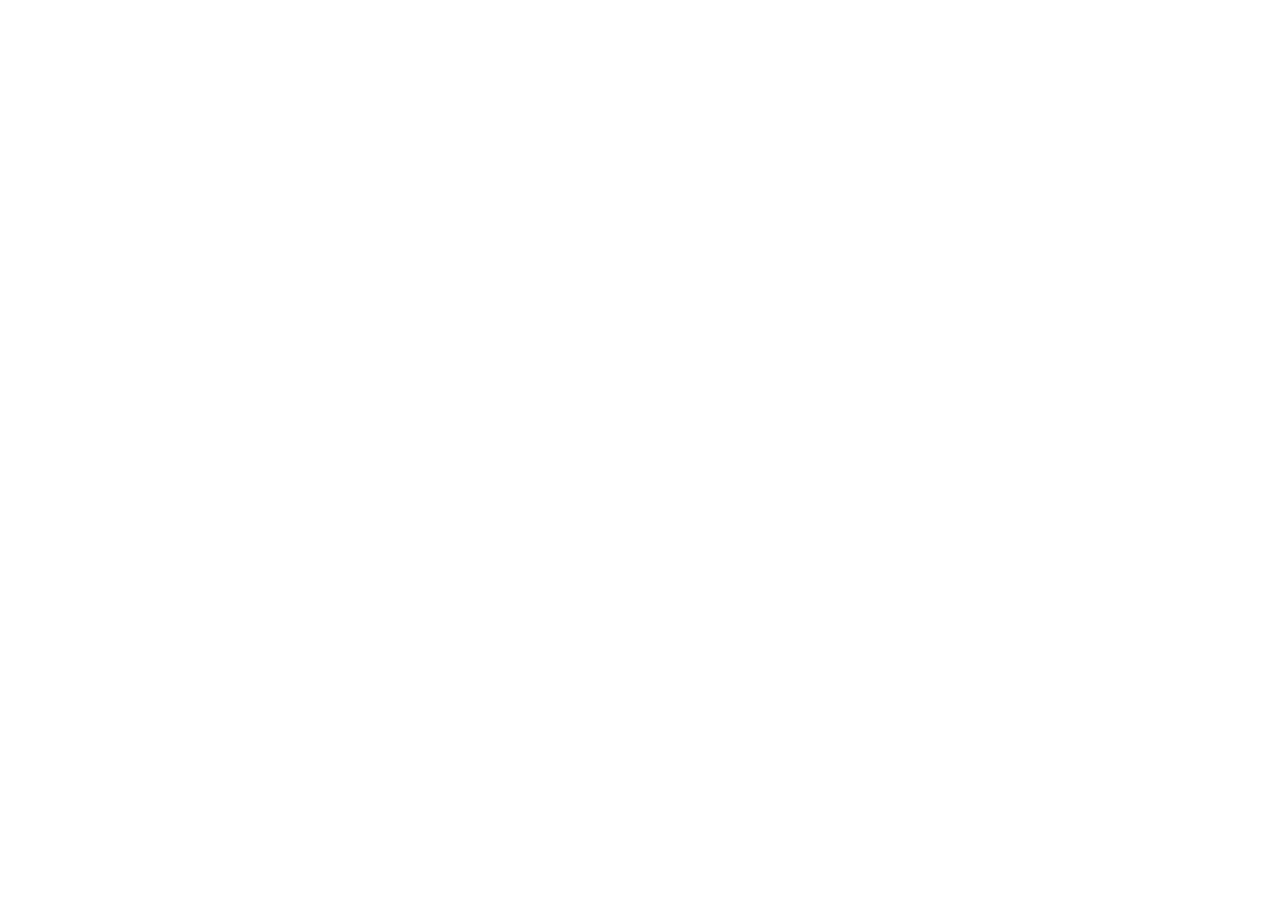
==== index.html @ d8d025ba "Refactor HTML structure and update meta tags" ====
<!DOCTYPE html>
<html lang="en">
<head>
  <meta charset="UTF-8">
  <meta name="viewport" content="width=device-width, initial-scale=1.0">
  <title>Redirecting...</title>
  <meta http-equiv="refresh" content="0; url=https://somnathmahato.in/"> 
  <link rel='canonical' href='https://somnathmahato.in/' />
</head>
<body>
  
</body>
</html>
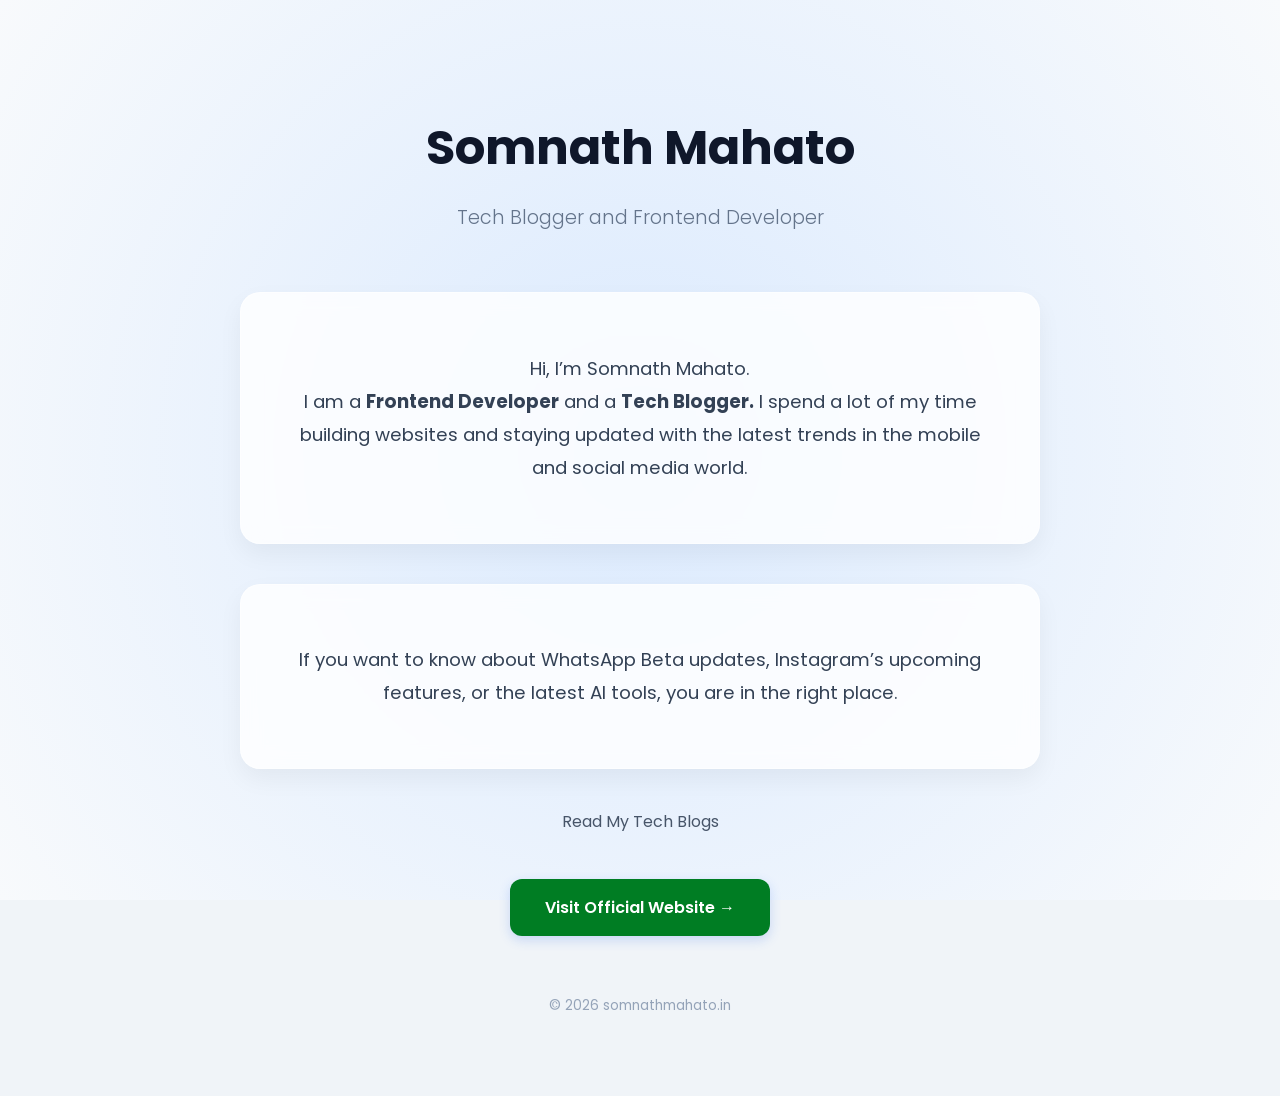
==== commit b9415e93: "Add files via upload" ====
--- a/index.html
+++ b/index.html
@@ -1,13 +1,160 @@
 <!DOCTYPE html>
-<html lang="en">
+<html lang='en' xmlns='http://www.w3.org/1999/xhtml' xmlns:b='http://www.google.com/2005/gml/b' xmlns:data='http://www.google.com/2005/gml/data' xmlns:expr='http://www.google.com/2005/gml/expr'>
 <head>
-  <meta charset="UTF-8">
-  <meta name="viewport" content="width=device-width, initial-scale=1.0">
-  <title>Redirecting...</title>
-  <meta http-equiv="refresh" content="0; url=https://somnathmahato.in/"> 
-  <link rel='canonical' href='https://somnathmahato.in/' />
+<link href='https://www.blogger.com/static/v1/widgets/2944754296-widget_css_bundle.css' rel='stylesheet' type='text/css'/>
+<meta charset='UTF-8'/>
+<meta content='width=device-width, initial-scale=1.0' name='viewport'/>
+<link href='https://unpkg.com/aos@2.3.1/dist/aos.css' rel='stylesheet'/>
+<link rel='canonical' href='https://somnathmahato.in/' />
+<link href='https://somnathmahato.in' rel='me'/>
+<title>Somnath Mahato</title>
+  <meta name="description" content="Welcome to Somnath Mahato's official site. Stay updated with the latest WhatsApp Beta features, Instagram upcoming updates, Facebook news and upcoming AI tools updates. Professional Web Designer & Tech Blogger.">
+  <meta name="keywords" content="Somnath Mahato, Somnath Mahato Web Designer, Somnath Mahato Frontend Developer, Tech Blogger Jharkhand, WhatsApp Beta Updates, Instagram Upcoming Features, Facebook Beta News, Latest Tech Updates Hindi, Frontend Development Portfolio, Web Design Portfolio India, somnathmahato.in">
+  <meta name="author" content="Somnath Mahato">
+    <meta name="og_site_name" property="og:site_name" content="Somnath Mahato"/>
+  <meta name="twitter:card" property="twitter:card" content="summary"/>
+  <meta name="twitter:url" property="twitter:url" content="https://somnathmahato.in/"/>
+  <meta name="twitter:site" property="twitter:site" content="@somnathmahato" />
+  <meta name="twitter:title" property="twitter:title" content="Somnath Mahato's Official Website"/>
+  <meta name="twitter:description" property="twitter:description" content="Welcome to Somnath Mahato's official site. Stay updated with the latest WhatsApp Beta features, Instagram upcoming updates, Facebook news and upcoming AI tools updates. Professional Web Designer & Tech Blogger."/>
+  <meta name="copyright" content="Somnath Mahato"/>
+  <meta name="robots" content="index, follow">
+  <meta name="language" content="Hindi, English">
+  
+    <link rel="shortcut icon" href="https://somnathmahato.in/favicon.ico"/>
+   
+   <!-- Standard favicon -->
+<link rel="icon" type="image/x-icon" href="https://somnathmahato.in/favicon.ico">
+
+<!-- PNG Favicons -->
+<link rel="icon" type="image/png" sizes="16x16" href="https://somnathmahato.in/icon/favicon-16x16.png">
+<link rel="icon" type="image/png" sizes="32x32" href="https://somnathmahato.in/icon/favicon-32x32.png">
+<link rel="icon" type="image/png" sizes="48x48" href="https://somnathmahato.in/icon/favicon-48x48.png">
+<link rel="icon" type="image/png" sizes="64x64" href="https://somnathmahato.in/icon/favicon-64x64.png">
+<link rel="icon" type="image/png" sizes="96x96" href="https://somnathmahato.in/icon/favicon-96x96.png">
+<link rel="icon" type="image/png" sizes="128x128" href="https://somnathmahato.in/icon/favicon-128x128.png">
+<link rel="icon" type="image/png" sizes="192x192" href="https://somnathmahato.in/icon/favicon-192x192.png">
+<link rel="icon" type="image/png" sizes="256x256" href="https://somnathmahato.in/icon/favicon-256x256.png">
+<link rel="icon" type="image/png" sizes="512x512" href="https://somnathmahato.in/icon/favicon-512x512.png">
+
+<!-- Apple devices -->
+<link rel="apple-touch-icon" sizes="180x180" href="https://somnathmahato.in/icon/favicon-180x180.png">
+ 
+<meta name="google-site-verification" content="odxCvdMhqXTIneXBb1rUmhO-WAVQcBb2NDmQ_8yEXnw" />  
+  
+<style id='page-skin-1' type='text/css'><!--
+@import url('https://fonts.googleapis.com/css2?family=Poppins:wght@300;400;600;700&display=swap');
+:root {
+--primary-color: #007D23;
+--bg-color: #ffffff;
+--card-bg: rgba(255, 255, 255, 0.8);
+}
+body {
+font-family: 'Poppins', sans-serif;
+margin: 0; padding: 0;
+background: #f0f4f8;
+color: #1e293b;
+overflow-x: hidden;
+}
+/* Animated Soft Background */
+.bg-glow {
+position: fixed;
+top: 0; left: 0; width: 100%; height: 100%;
+background: radial-gradient(circle at 50% 50%, #dbeafe 0%, #f8fafc 100%);
+z-index: -1;
+}
+.container {
+max-width: 800px;
+margin: 0 auto;
+padding: 80px 20px;
+text-align: center;
+}
+.header h1 {
+font-size: 3rem;
+margin-bottom: 5px;
+color: #0f172a;
+}
+.header p {
+font-size: 1.2rem;
+color: #64748b;
+font-weight: 300;
+margin-bottom: 60px;
+}
+.glass-card {
+background: var(--card-bg);
+backdrop-filter: blur(10px);
+border: 1px solid rgba(255,255,255,0.5);
+padding: 40px;
+border-radius: 20px;
+box-shadow: 0 10px 25px rgba(0,0,0,0.05);
+margin-bottom: 40px;
+}
+.bio-text {
+font-size: 1.15rem;
+line-height: 1.8;
+color: #334155;
+}
+.btn {
+display: inline-block;
+margin-top: 20px;
+padding: 16px 35px;
+background: var(--primary-color);
+color: white;
+text-decoration: none;
+border-radius: 12px;
+font-weight: 600;
+transition: 0.3s ease;
+box-shadow: 0 4px 12px rgba(37, 99, 235, 0.2);
+}
+.btn:hover {
+transform: translateY(-3px);
+box-shadow: 0 8px 20px rgba(37, 99, 235, 0.4);
+background: #1d4ed8;
+}
+footer {
+margin-top: 60px;
+font-size: 0.85rem;
+color: #94a3b8;
+}
+
+--></style>
+<meta name='google-adsense-platform-account' content='ca-host-pub-1556223355139109'/>
+<meta name='google-adsense-platform-domain' content='blogspot.com'/>
+
 </head>
 <body>
-  
+<div class='bg-glow'></div>
+<div class='container'>
+<div class='header' data-aos='fade-down'>
+<h1>Somnath Mahato</h1>
+<p>Tech Blogger and Frontend Developer</p>
+</div>
+<div class='glass-card' data-aos='fade-up'>
+<p class='bio-text'>
+              Hi, I’m Somnath Mahato.
+              <br> I am a <strong>Frontend Developer</strong> and a <strong>Tech Blogger.</strong> I spend a lot of my time building websites and staying updated with the latest trends in the mobile and social media world.
+            </p>
+</div>
+<div class='glass-card' data-aos='fade-up' data-aos-delay='200'>
+<p class='bio-text'>
+                If you want to know about WhatsApp Beta updates, Instagram’s upcoming features, or the latest AI tools, you are in the right place.
+            </p>
+</div>
+<div data-aos='zoom-in' data-aos-delay='400'>
+<p style='margin-bottom: 25px; color: #475569;'>Read My Tech Blogs</p>
+<a class='btn' href='https://somnathmahato.in/'>Visit Official Website &#8594;</a>
+</div>
+<footer>
+            &#169; 2026 somnathmahato.in
+        </footer>
+</div>
+<script src='https://unpkg.com/aos@2.3.1/dist/aos.js'></script>
+<script>
+        AOS.init({ duration: 1000, once: true });
+    </script>
+<div class='no-items section' id='blog'></div>
+
+<script type="text/javascript" src="https://www.blogger.com/static/v1/widgets/344097953-widgets.js"></script>
+
 </body>
-</html>
+</html>
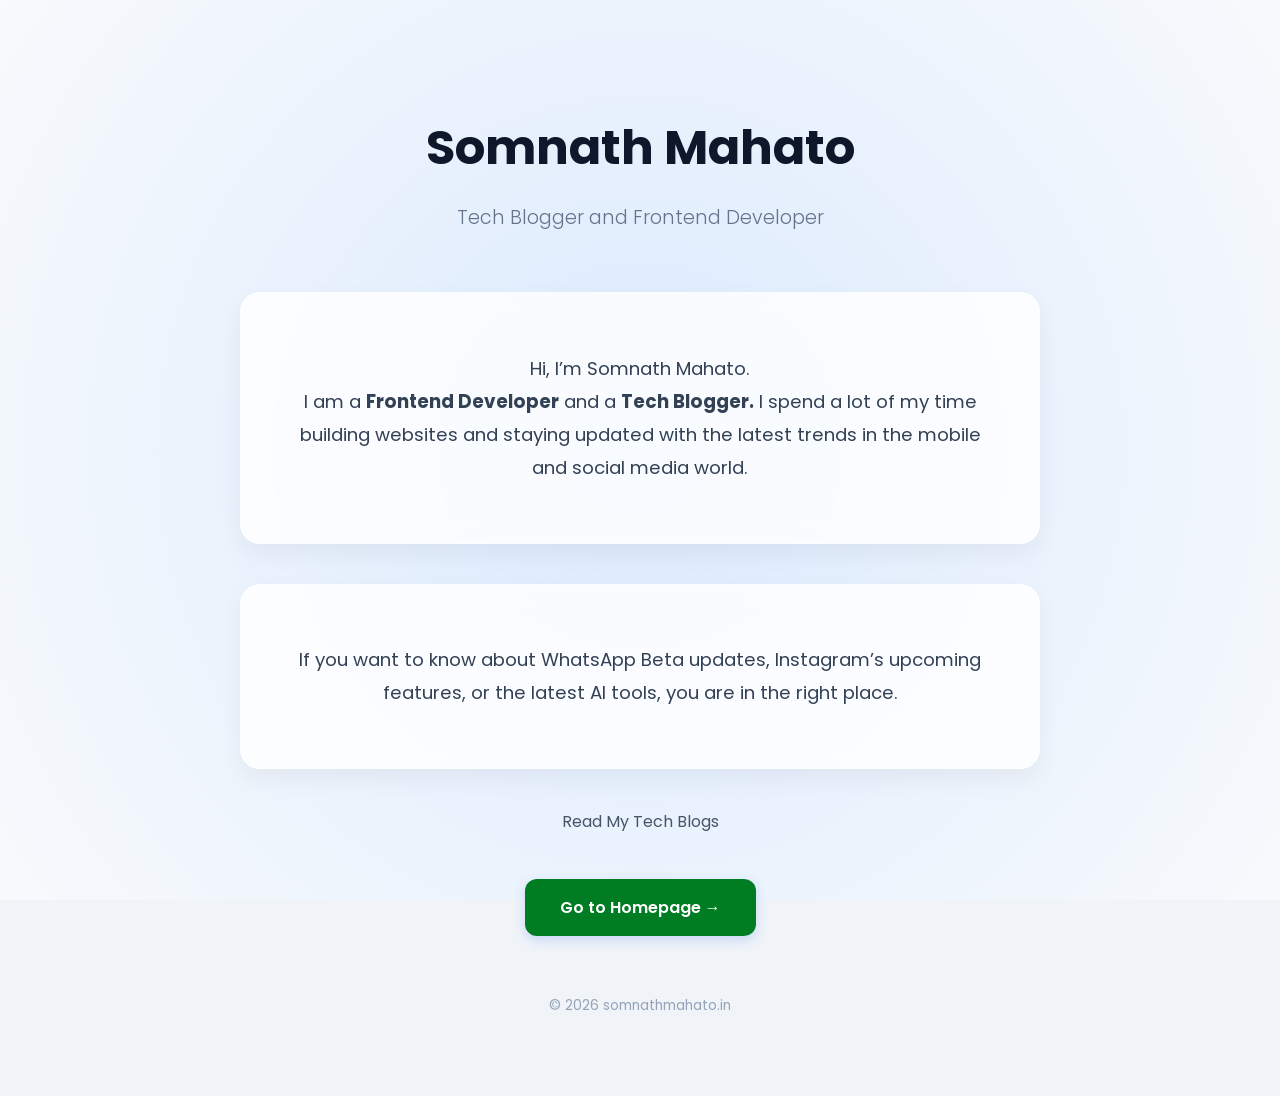
==== commit 4292f5ce: "Update index.html for About page metadata" ====
--- a/index.html
+++ b/index.html
@@ -5,23 +5,21 @@
 <meta charset='UTF-8'/>
 <meta content='width=device-width, initial-scale=1.0' name='viewport'/>
 <link href='https://unpkg.com/aos@2.3.1/dist/aos.css' rel='stylesheet'/>
-<link rel='canonical' href='https://somnathmahato.in/' />
-<link href='https://somnathmahato.in' rel='me'/>
-<title>Somnath Mahato</title>
-  <meta name="description" content="Welcome to Somnath Mahato's official site. Stay updated with the latest WhatsApp Beta features, Instagram upcoming updates, Facebook news and upcoming AI tools updates. Professional Web Designer & Tech Blogger.">
-  <meta name="keywords" content="Somnath Mahato, Somnath Mahato Web Designer, Somnath Mahato Frontend Developer, Tech Blogger Jharkhand, WhatsApp Beta Updates, Instagram Upcoming Features, Facebook Beta News, Latest Tech Updates Hindi, Frontend Development Portfolio, Web Design Portfolio India, somnathmahato.in">
+<link rel='canonical' href='https://about.somnathmahato.in/' />
+<title>About - Somnath Mahato</title>
+  <meta name="description" content="Meet Somnath Mahato, a passionate Frontend Developer, Designer, and Tech Blogger. Explore my journey, web development projects, and latest technology insights.">
+  <meta name="keywords" content="Somnath Mahato, Somnath Mahato Web Designer, Somnath Mahato Frontend Developer, Tech Blogger Jharkhand, about.somnathmahato.in">
   <meta name="author" content="Somnath Mahato">
-    <meta name="og_site_name" property="og:site_name" content="Somnath Mahato"/>
+  <meta name="og_site_name" property="og:site_name" content="Somnath Mahato"/>
   <meta name="twitter:card" property="twitter:card" content="summary"/>
-  <meta name="twitter:url" property="twitter:url" content="https://somnathmahato.in/"/>
+  <meta name="twitter:url" property="twitter:url" content="https://about.somnathmahato.in/"/>
   <meta name="twitter:site" property="twitter:site" content="@somnathmahato" />
-  <meta name="twitter:title" property="twitter:title" content="Somnath Mahato's Official Website"/>
-  <meta name="twitter:description" property="twitter:description" content="Welcome to Somnath Mahato's official site. Stay updated with the latest WhatsApp Beta features, Instagram upcoming updates, Facebook news and upcoming AI tools updates. Professional Web Designer & Tech Blogger."/>
+  <meta name="twitter:title" property="twitter:title" content="About Somnath Mahato"/>
+  <meta name="twitter:description" property="twitter:description" content="Meet Somnath Mahato, a passionate Frontend Developer, Designer, and Tech Blogger. Explore my journey, web development projects, and latest technology insights."/>
   <meta name="copyright" content="Somnath Mahato"/>
   <meta name="robots" content="index, follow">
   <meta name="language" content="Hindi, English">
-  
-    <link rel="shortcut icon" href="https://somnathmahato.in/favicon.ico"/>
+  <link rel="shortcut icon" href="https://somnathmahato.in/favicon.ico"/>
    
    <!-- Standard favicon -->
 <link rel="icon" type="image/x-icon" href="https://somnathmahato.in/favicon.ico">
@@ -142,7 +140,7 @@
 </div>
 <div data-aos='zoom-in' data-aos-delay='400'>
 <p style='margin-bottom: 25px; color: #475569;'>Read My Tech Blogs</p>
-<a class='btn' href='https://somnathmahato.in/'>Visit Official Website &#8594;</a>
+<a class='btn' href='https://somnathmahato.in/'>Go to Homepage &#8594;</a>
 </div>
 <footer>
             &#169; 2026 somnathmahato.in
@@ -157,4 +155,4 @@
 <script type="text/javascript" src="https://www.blogger.com/static/v1/widgets/344097953-widgets.js"></script>
 
 </body>
-</html>+</html>
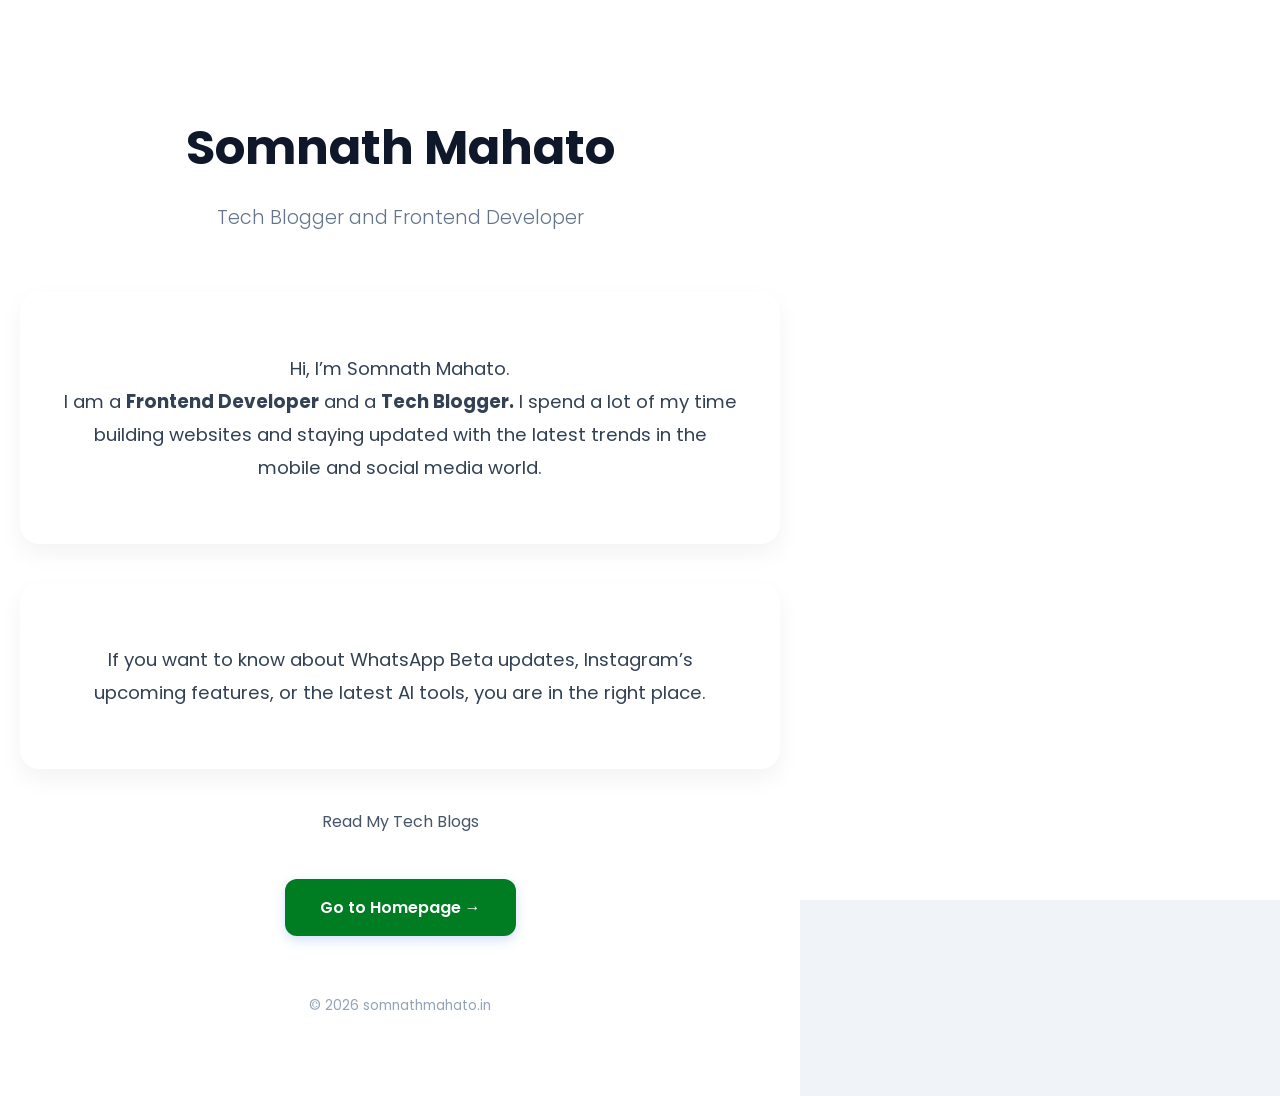
==== commit f67c9b94: "Add stylesheet and script references to index.html" ====
--- a/index.html
+++ b/index.html
@@ -20,6 +20,7 @@
   <meta name="robots" content="index, follow">
   <meta name="language" content="Hindi, English">
   <link rel="shortcut icon" href="https://somnathmahato.in/favicon.ico"/>
+  <link rel="stylesheet" href="style.css">
    
    <!-- Standard favicon -->
 <link rel="icon" type="image/x-icon" href="https://somnathmahato.in/favicon.ico">
@@ -120,7 +121,11 @@
 <meta name='google-adsense-platform-domain' content='blogspot.com'/>
 
 </head>
-<body>
+<body> 
+<div class="logo-container"><img src="logo.png" alt="Logo"></div> 
+<div class="splash-layer white-layer"></div>
+<div class="splash-layer blue-layer"></div> 
+  
 <div class='bg-glow'></div>
 <div class='container'>
 <div class='header' data-aos='fade-down'>
@@ -153,6 +158,6 @@
 <div class='no-items section' id='blog'></div>
 
 <script type="text/javascript" src="https://www.blogger.com/static/v1/widgets/344097953-widgets.js"></script>
-
+<script src="script.js"></script>
 </body>
 </html>
--- a/style.css
+++ b/style.css
@@ -0,0 +1,140 @@
+:root {
+  --blue-color: #4285f4;
+  --white-bg-color: #ffffff;
+  --site-bg: #ffffff;
+}
+
+body {
+  background: var(--site-bg);
+  overflow: hidden;
+  margin: 0;
+  padding: 0;
+}
+
+body.enable-scroll {
+  overflow: auto;
+}
+
+* {
+  box-sizing: border-box;
+}
+
+.splash-layer {
+  position: fixed;
+  top: 0;
+  left: 0;
+  width: 100vw;
+  height: 100vh;
+}
+
+.white-layer {
+  background: var(--white-bg-color);
+  z-index: 10;
+}
+
+.blue-layer {
+  background: var(--blue-color);
+  z-index: 20;
+  transform: translate3d(-100%, 0, 0);
+  animation: 
+    slideInRight 0.8s cubic-bezier(0.7, 0, 0.3, 1) forwards,
+    slideBackLeft 0.8s cubic-bezier(0.7, 0, 0.3, 1) forwards;
+  animation-delay: 0.2s, 2.8s; 
+}
+
+.logo-container {
+  position: fixed;
+  top: 0;
+  left: 0;
+  width: 100vw;
+  height: 100vh;
+  display: flex;
+  justify-content: center;
+  align-items: center;
+  z-index: 30;
+  opacity: 0;
+  visibility: hidden;
+  animation: 
+    logoReveal 0.5s cubic-bezier(0.25, 1, 0.5, 1) forwards, 
+    logoPulse 0.9s ease-in-out 2 1.0s, 
+    fadeOutLogo 0.2s ease-out forwards;
+  animation-delay: 1.0s, 1.0s, 2.8s;
+}
+
+.logo-container img {
+  width: 240px; 
+  height: auto;
+  max-width: 85vw;
+}
+
+@keyframes logoReveal {
+  0% {
+    transform: translate3d(0, 40px, 0) scale(0.9);
+    opacity: 0;
+    visibility: visible;
+  }
+  100% {
+    transform: translate3d(0, 0, 0) scale(1);
+    opacity: 1;
+    visibility: visible;
+  }
+}
+
+@keyframes logoPulse {
+  0% { transform: scale(1); }
+  50% { transform: scale(1.08); }
+  100% { transform: scale(1); }
+}
+
+@keyframes fadeOutLogo {
+  0% {
+    opacity: 1;
+    transform: scale(1) translate3d(0, 0, 0);
+  }
+  100% {
+    opacity: 0;
+    transform: scale(0.9) translate3d(-100px, 0, 0);
+    visibility: hidden;
+  }
+}
+
+@keyframes slideInRight {
+  0% { transform: translate3d(-100%, 0, 0); }
+  100% { transform: translate3d(0, 0, 0); }
+}
+
+@keyframes slideBackLeft {
+  0% { transform: translate3d(0, 0, 0); }
+  100% { 
+    transform: translate3d(-100%, 0, 0); 
+    visibility: hidden;
+  }
+}
+
+.container {
+  position: absolute;
+  top: 0;
+  left: 0;
+  width: 100vw;
+  min-height: 100vh;
+  padding: 40px;
+  color: #333;
+  text-align: center;
+  background: var(--site-bg);
+  z-index: 15;
+  opacity: 0;
+  animation: revealSite 0.3s ease-out forwards;
+  animation-delay: 2.8s; 
+}
+
+@keyframes revealSite {
+  to {
+    opacity: 1;
+  }
+}
+
+@media (max-width: 480px) {
+  .logo-container img {
+    width: 170px; 
+  }
+}
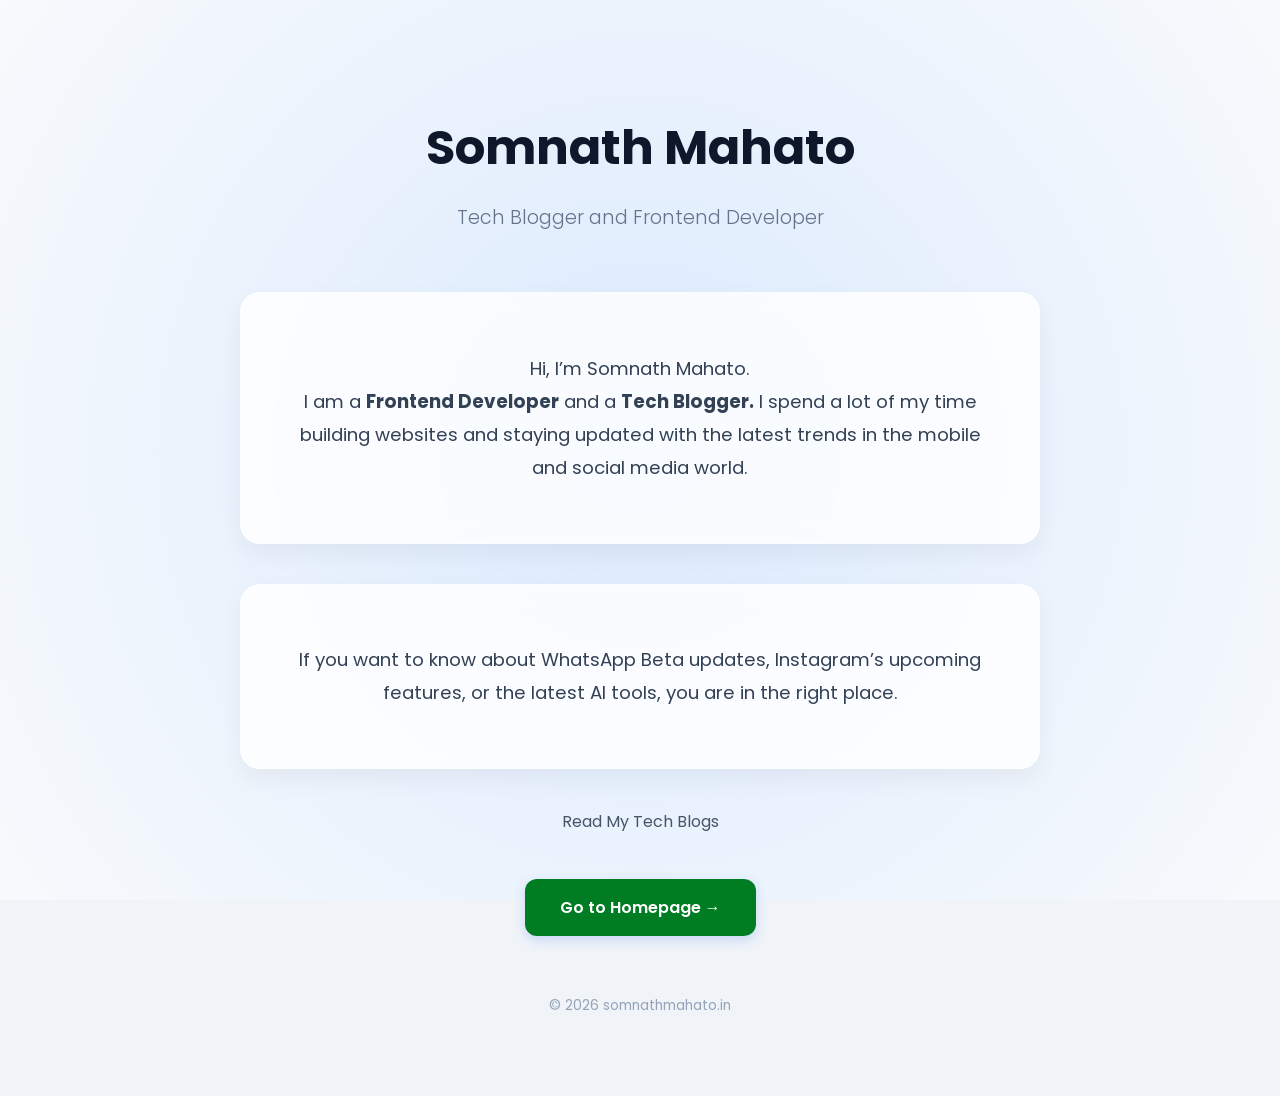
==== commit 7151fd22: "Add custom splash screen to index.html" ====
--- a/index.html
+++ b/index.html
@@ -122,9 +122,12 @@
 
 </head>
 <body> 
-<div class="logo-container"><img src="logo.png" alt="Logo"></div> 
+<div class="logo-container"><div id="custom-splash-screen">
+<div class="splash-logo-container"><img src="logo.png" alt="Logo"></div>
 <div class="splash-layer white-layer"></div>
-<div class="splash-layer blue-layer"></div> 
+<div class="splash-layer blue-layer"></div>
+</div><div class="your-existing-website-content">
+</div> 
   
 <div class='bg-glow'></div>
 <div class='container'>
--- a/style.css
+++ b/style.css
@@ -1,25 +1,18 @@
-:root {
-  --blue-color: #4285f4;
-  --white-bg-color: #ffffff;
-  --site-bg: #ffffff;
+body.splash-active {
+  overflow: hidden !important;
 }
 
-body {
-  background: var(--site-bg);
-  overflow: hidden;
-  margin: 0;
-  padding: 0;
+#custom-splash-screen {
+  position: fixed;
+  top: 0;
+  left: 0;
+  width: 100%;
+  height: 100%;
+  z-index: 999999;
+  pointer-events: none;
 }
 
-body.enable-scroll {
-  overflow: auto;
-}
-
-* {
-  box-sizing: border-box;
-}
-
-.splash-layer {
+#custom-splash-screen .splash-layer {
   position: fixed;
   top: 0;
   left: 0;
@@ -27,22 +20,25 @@
   height: 100vh;
 }
 
-.white-layer {
-  background: var(--white-bg-color);
+#custom-splash-screen .white-layer {
+  background: #ffffff;
   z-index: 10;
+  animation: fadeOutWhite 0s linear forwards;
+  animation-delay: 2.8s;
 }
 
-.blue-layer {
-  background: var(--blue-color);
+#custom-splash-screen .blue-layer {
+  background: #4285f4;
   z-index: 20;
   transform: translate3d(-100%, 0, 0);
+  pointer-events: auto;
   animation: 
-    slideInRight 0.8s cubic-bezier(0.7, 0, 0.3, 1) forwards,
-    slideBackLeft 0.8s cubic-bezier(0.7, 0, 0.3, 1) forwards;
+    splashSlideIn 0.8s cubic-bezier(0.7, 0, 0.3, 1) forwards,
+    splashSlideBack 0.8s cubic-bezier(0.7, 0, 0.3, 1) forwards;
   animation-delay: 0.2s, 2.8s; 
 }
 
-.logo-container {
+#custom-splash-screen .splash-logo-container {
   position: fixed;
   top: 0;
   left: 0;
@@ -55,19 +51,26 @@
   opacity: 0;
   visibility: hidden;
   animation: 
-    logoReveal 0.5s cubic-bezier(0.25, 1, 0.5, 1) forwards, 
-    logoPulse 0.9s ease-in-out 2 1.0s, 
-    fadeOutLogo 0.2s ease-out forwards;
+    splashLogoReveal 0.5s cubic-bezier(0.25, 1, 0.5, 1) forwards, 
+    splashLogoPulse 0.9s ease-in-out 2 1.0s, 
+    splashLogoFadeOut 0.2s ease-out forwards;
   animation-delay: 1.0s, 1.0s, 2.8s;
 }
 
-.logo-container img {
+#custom-splash-screen .splash-logo-container img {
   width: 240px; 
   height: auto;
   max-width: 85vw;
 }
 
-@keyframes logoReveal {
+@keyframes fadeOutWhite {
+  to {
+    opacity: 0;
+    visibility: hidden;
+  }
+}
+
+@keyframes splashLogoReveal {
   0% {
     transform: translate3d(0, 40px, 0) scale(0.9);
     opacity: 0;
@@ -80,13 +83,13 @@
   }
 }
 
-@keyframes logoPulse {
+@keyframes splashLogoPulse {
   0% { transform: scale(1); }
   50% { transform: scale(1.08); }
   100% { transform: scale(1); }
 }
 
-@keyframes fadeOutLogo {
+@keyframes splashLogoFadeOut {
   0% {
     opacity: 1;
     transform: scale(1) translate3d(0, 0, 0);
@@ -98,12 +101,12 @@
   }
 }
 
-@keyframes slideInRight {
+@keyframes splashSlideIn {
   0% { transform: translate3d(-100%, 0, 0); }
   100% { transform: translate3d(0, 0, 0); }
 }
 
-@keyframes slideBackLeft {
+@keyframes splashSlideBack {
   0% { transform: translate3d(0, 0, 0); }
   100% { 
     transform: translate3d(-100%, 0, 0); 
@@ -111,30 +114,8 @@
   }
 }
 
-.container {
-  position: absolute;
-  top: 0;
-  left: 0;
-  width: 100vw;
-  min-height: 100vh;
-  padding: 40px;
-  color: #333;
-  text-align: center;
-  background: var(--site-bg);
-  z-index: 15;
-  opacity: 0;
-  animation: revealSite 0.3s ease-out forwards;
-  animation-delay: 2.8s; 
-}
-
-@keyframes revealSite {
-  to {
-    opacity: 1;
-  }
-}
-
 @media (max-width: 480px) {
-  .logo-container img {
+  #custom-splash-screen .splash-logo-container img {
     width: 170px; 
   }
 }
